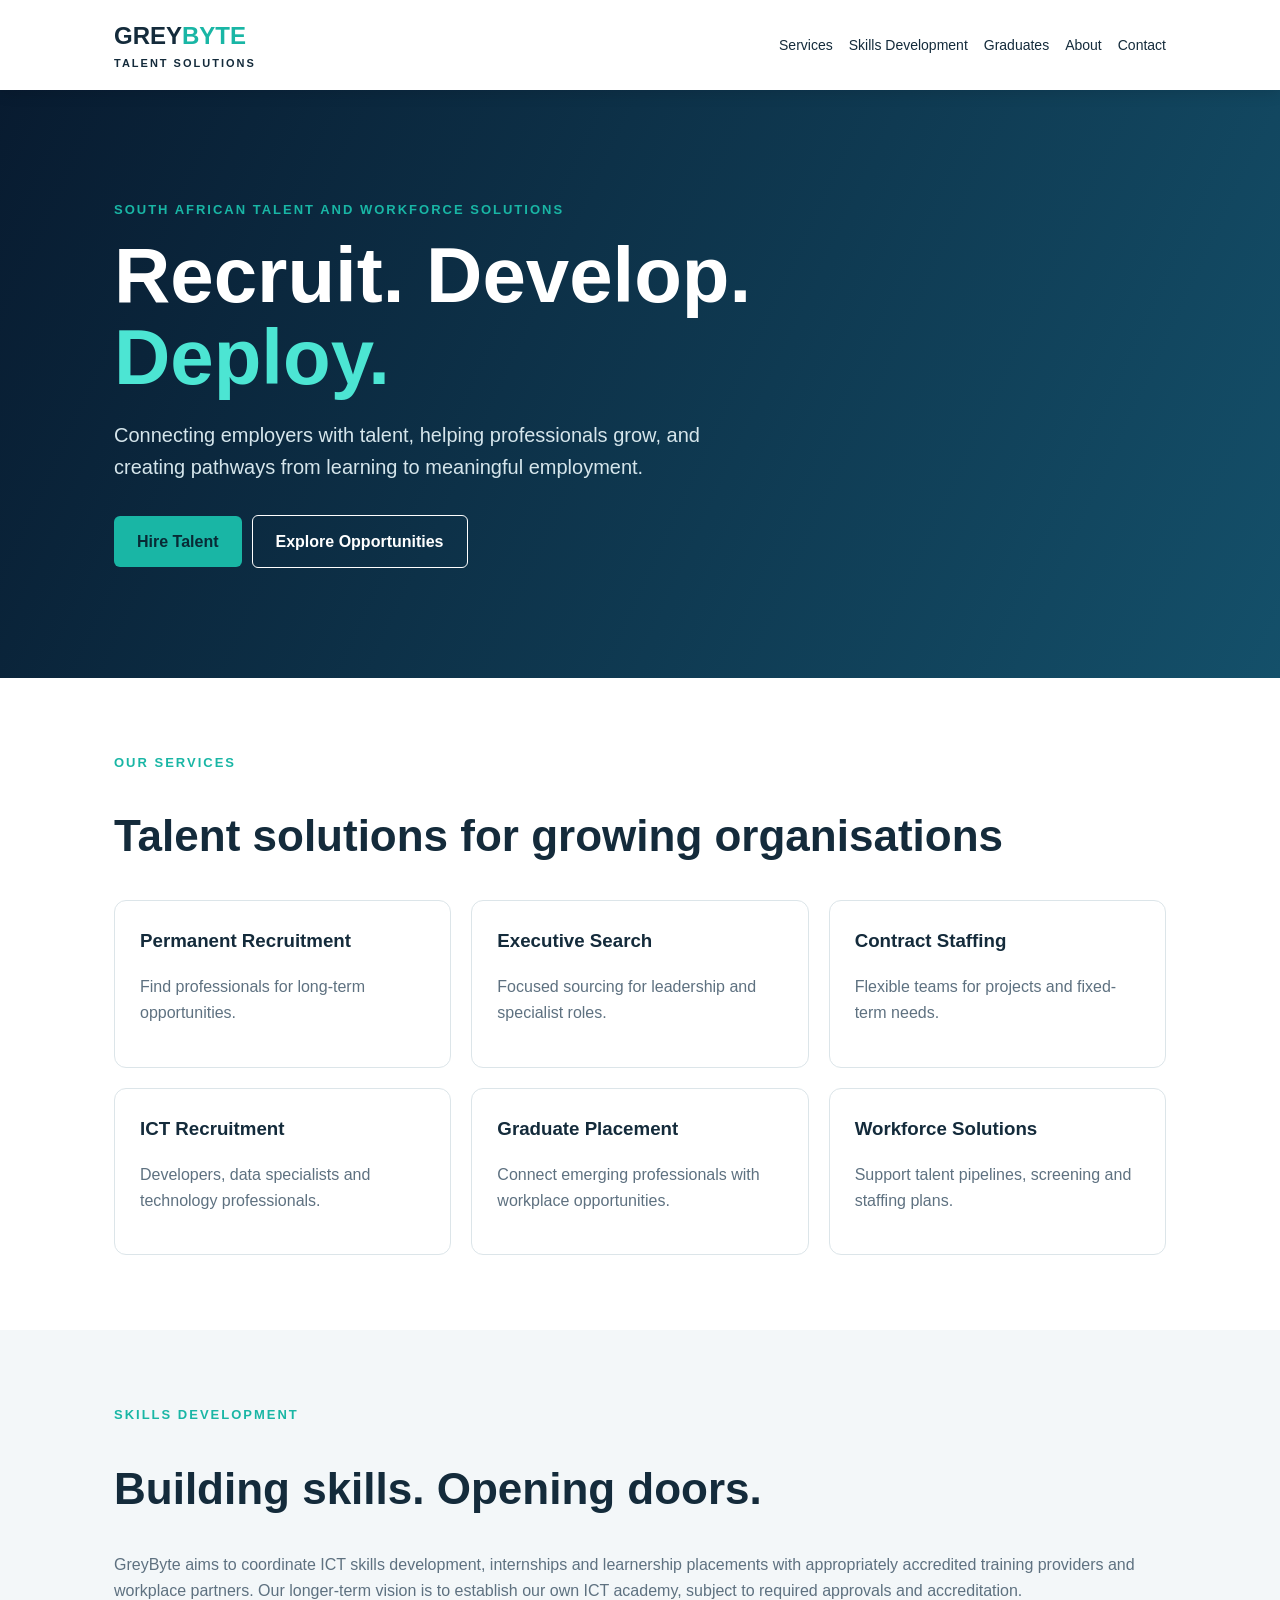
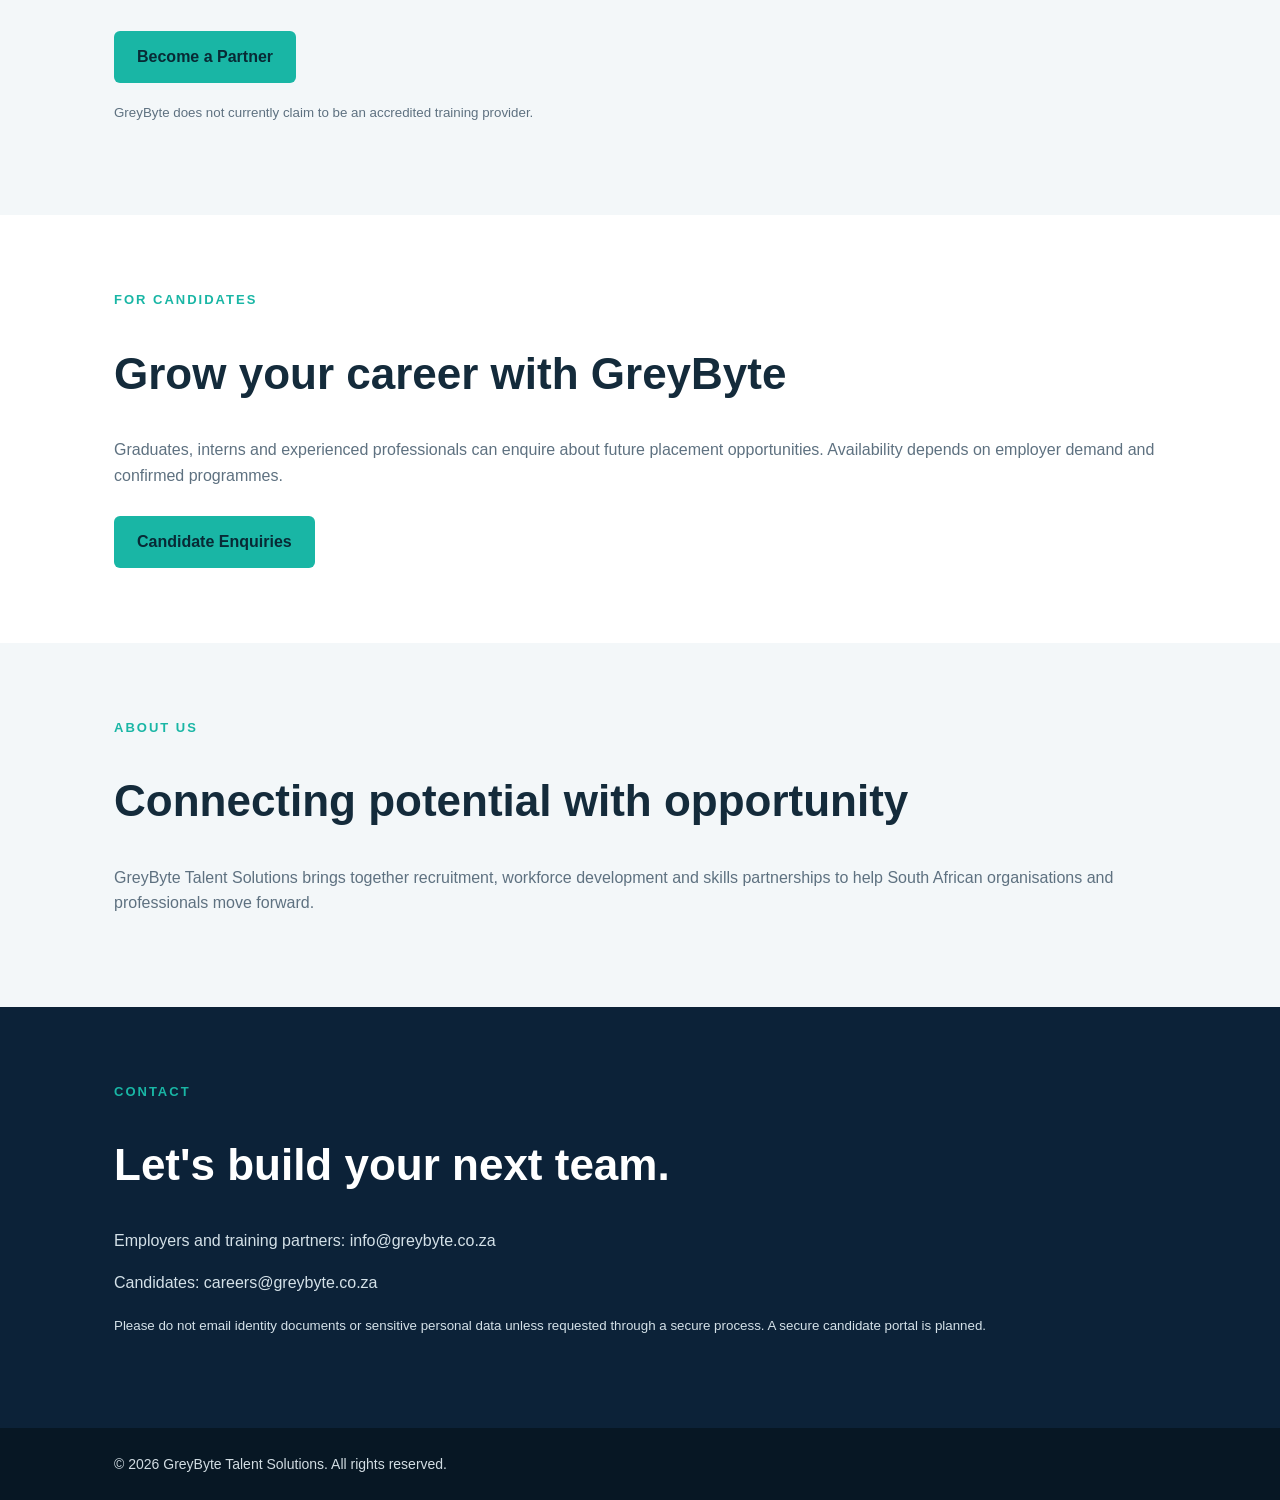
==== index.html @ bd801673 "Add files via upload" ====
<!doctype html><html lang="en"><head><meta charset="utf-8"><meta name="viewport" content="width=device-width,initial-scale=1"><meta name="description" content="GreyByte Talent Solutions: recruitment, executive search, contract staffing and ICT skills development partnerships in South Africa"><title>GreyByte Talent Solutions | Recruit. Develop. Deploy.</title><style>:root{--n:#0c2238;--t:#19b6a5}*{box-sizing:border-box}body{margin:0;font-family:Arial,sans-serif;color:#142b3b;line-height:1.6}a{color:inherit;text-decoration:none}.wrap{max-width:1100px;margin:auto;padding:0 24px}header{background:white;position:sticky;top:0;box-shadow:0 2px 15px #0012}nav{display:flex;justify-content:space-between;align-items:center;gap:20px;flex-wrap:wrap;padding-top:17px!important;padding-bottom:17px!important}.brand{font-weight:900;font-size:24px}.brand span{color:var(--t)}nav .links{display:flex;gap:16px;flex-wrap:wrap;font-size:14px}.hero{background:linear-gradient(115deg,#081b30,#14506a);color:white;padding:110px 0}.hero h1{font-size:clamp(42px,7vw,78px);line-height:1.05;margin:14px 0;max-width:800px}.hero p{font-size:20px;max-width:650px;color:#d5e5eb}.tag{color:var(--t);font-size:13px;font-weight:bold;letter-spacing:2px;text-transform:uppercase}.btn{display:inline-block;background:var(--t);color:#082a35;padding:13px 23px;border-radius:6px;font-weight:bold;margin:12px 10px 0 0}.btn.outline{background:transparent;color:white;border:1px solid white}section{padding:75px 0}h2{font-size:clamp(30px,4vw,44px);line-height:1.2}.grid{display:grid;grid-template-columns:repeat(3,1fr);gap:20px;margin-top:30px}.card{padding:25px;border:1px solid #dce5e9;border-radius:12px;background:white}.card h3{margin-top:0}.card p,.muted{color:#5e7180}.soft{background:#f3f7f9}.dark{background:var(--n);color:white}.dark p{color:#d4e1e8}footer{background:#071724;color:#d1dce2;padding:25px 0;font-size:14px}@media(max-width:750px){.grid{grid-template-columns:1fr}.hero{padding:70px 0}}</style></head><body><header><nav class="wrap"><a href="#home" class="brand">GREY<span>BYTE</span><small style="display:block;font-size:11px;letter-spacing:2px">TALENT SOLUTIONS</small></a><div class="links"><a href="#services">Services</a><a href="#skills">Skills Development</a><a href="#graduates">Graduates</a><a href="#about">About</a><a href="#contact">Contact</a></div></nav></header><main><section class="hero" id="home"><div class="wrap"><div class="tag">South African talent and workforce solutions</div><h1>Recruit. Develop. <span style="color:#4ce5d3">Deploy.</span></h1><p>Connecting employers with talent, helping professionals grow, and creating pathways from learning to meaningful employment.</p><a class="btn" href="#contact">Hire Talent</a><a class="btn outline" href="#graduates">Explore Opportunities</a></div></section><section id="services"><div class="wrap"><div class="tag">Our services</div><h2>Talent solutions for growing organisations</h2><div class="grid"><article class="card"><h3>Permanent Recruitment</h3><p>Find professionals for long-term opportunities.</p></article><article class="card"><h3>Executive Search</h3><p>Focused sourcing for leadership and specialist roles.</p></article><article class="card"><h3>Contract Staffing</h3><p>Flexible teams for projects and fixed-term needs.</p></article><article class="card"><h3>ICT Recruitment</h3><p>Developers, data specialists and technology professionals.</p></article><article class="card"><h3>Graduate Placement</h3><p>Connect emerging professionals with workplace opportunities.</p></article><article class="card"><h3>Workforce Solutions</h3><p>Support talent pipelines, screening and staffing plans.</p></article></div></div></section><section class="soft" id="skills"><div class="wrap"><div class="tag">Skills development</div><h2>Building skills. Opening doors.</h2><p class="muted">GreyByte aims to coordinate ICT skills development, internships and learnership placements with appropriately accredited training providers and workplace partners. Our longer-term vision is to establish our own ICT academy, subject to required approvals and accreditation.</p><a class="btn" href="mailto:info@greybyte.co.za?subject=Training%20partnership">Become a Partner</a><p class="muted"><small>GreyByte does not currently claim to be an accredited training provider.</small></p></div></section><section id="graduates"><div class="wrap"><div class="tag">For candidates</div><h2>Grow your career with GreyByte</h2><p class="muted">Graduates, interns and experienced professionals can enquire about future placement opportunities. Availability depends on employer demand and confirmed programmes.</p><a class="btn" href="mailto:careers@greybyte.co.za?subject=Candidate%20enquiry">Candidate Enquiries</a></div></section><section class="soft" id="about"><div class="wrap"><div class="tag">About us</div><h2>Connecting potential with opportunity</h2><p class="muted">GreyByte Talent Solutions brings together recruitment, workforce development and skills partnerships to help South African organisations and professionals move forward.</p></div></section><section class="dark" id="contact"><div class="wrap"><div class="tag">Contact</div><h2>Let's build your next team.</h2><p>Employers and training partners: <a href="mailto:info@greybyte.co.za">info@greybyte.co.za</a></p><p>Candidates: <a href="mailto:careers@greybyte.co.za">careers@greybyte.co.za</a></p><p><small>Please do not email identity documents or sensitive personal data unless requested through a secure process. A secure candidate portal is planned.</small></p></div></section></main><footer><div class="wrap">© 2026 GreyByte Talent Solutions. All rights reserved.</div></footer></body></html>
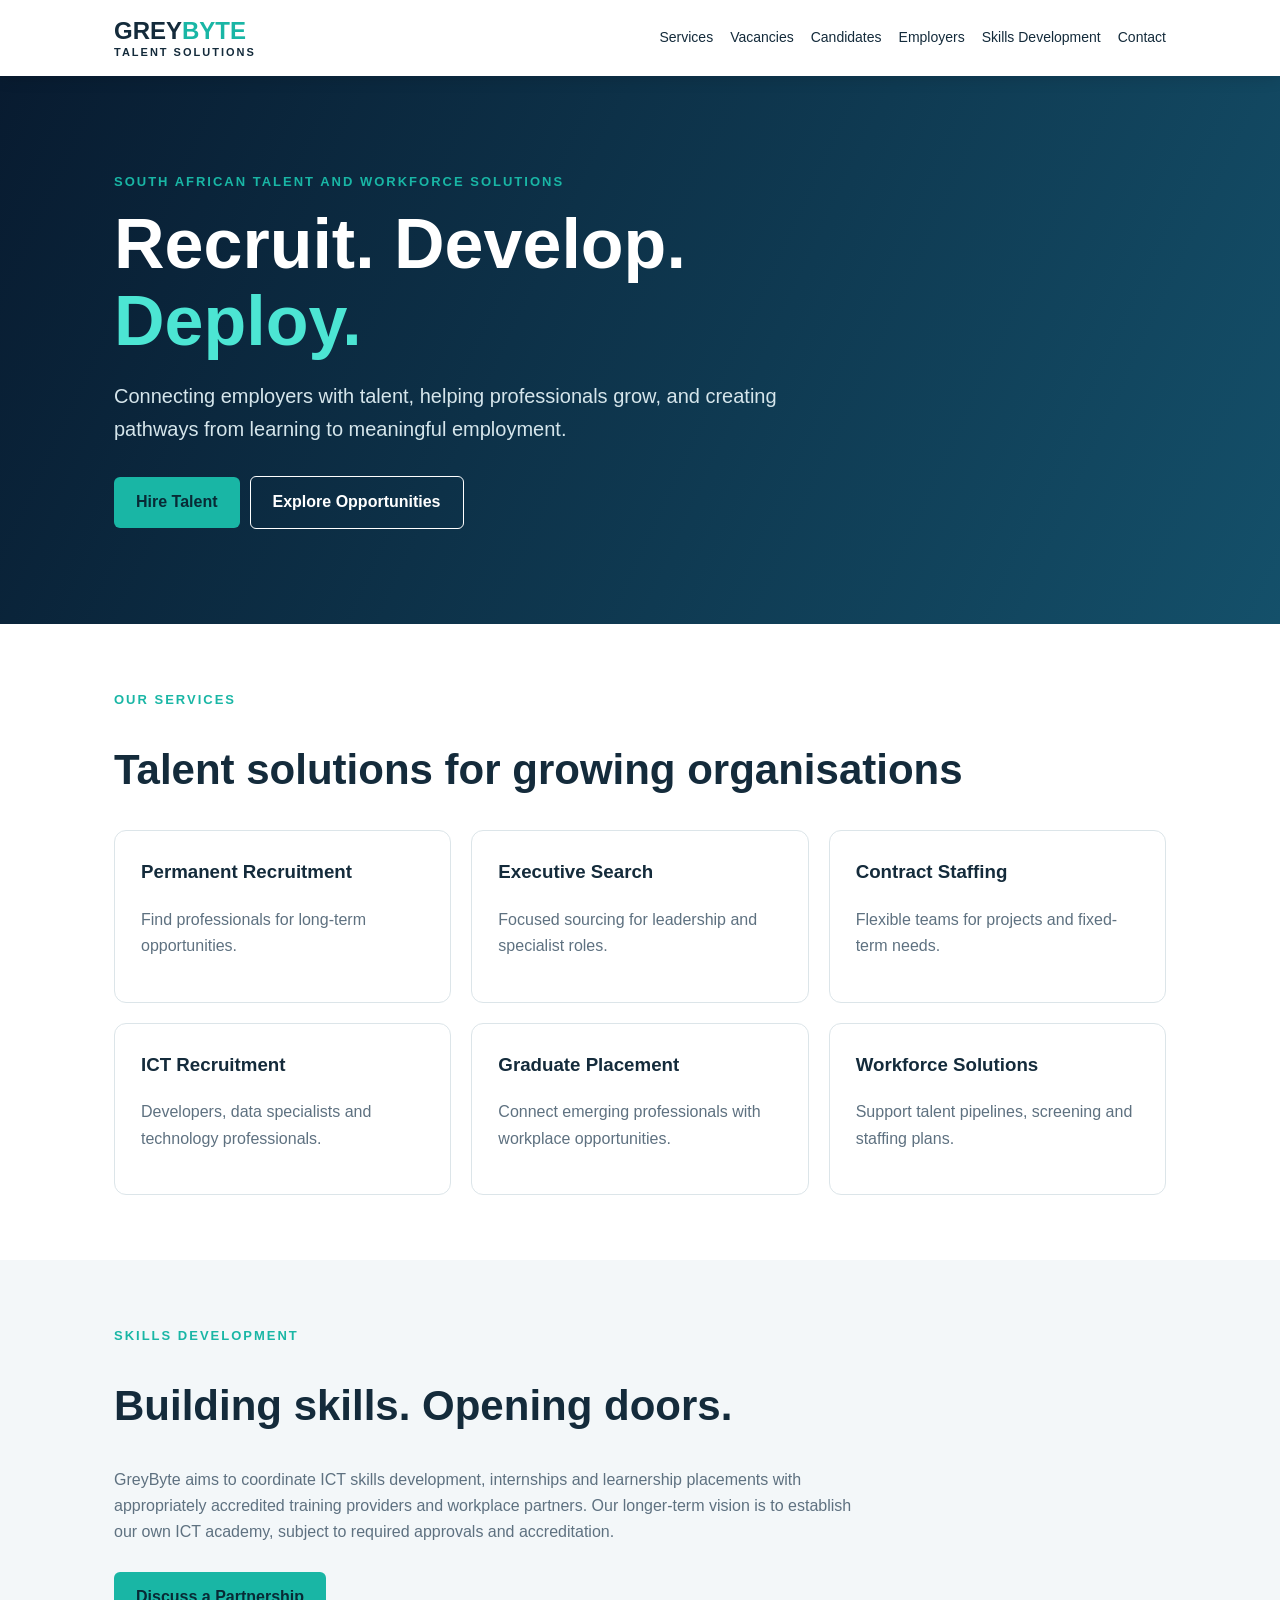
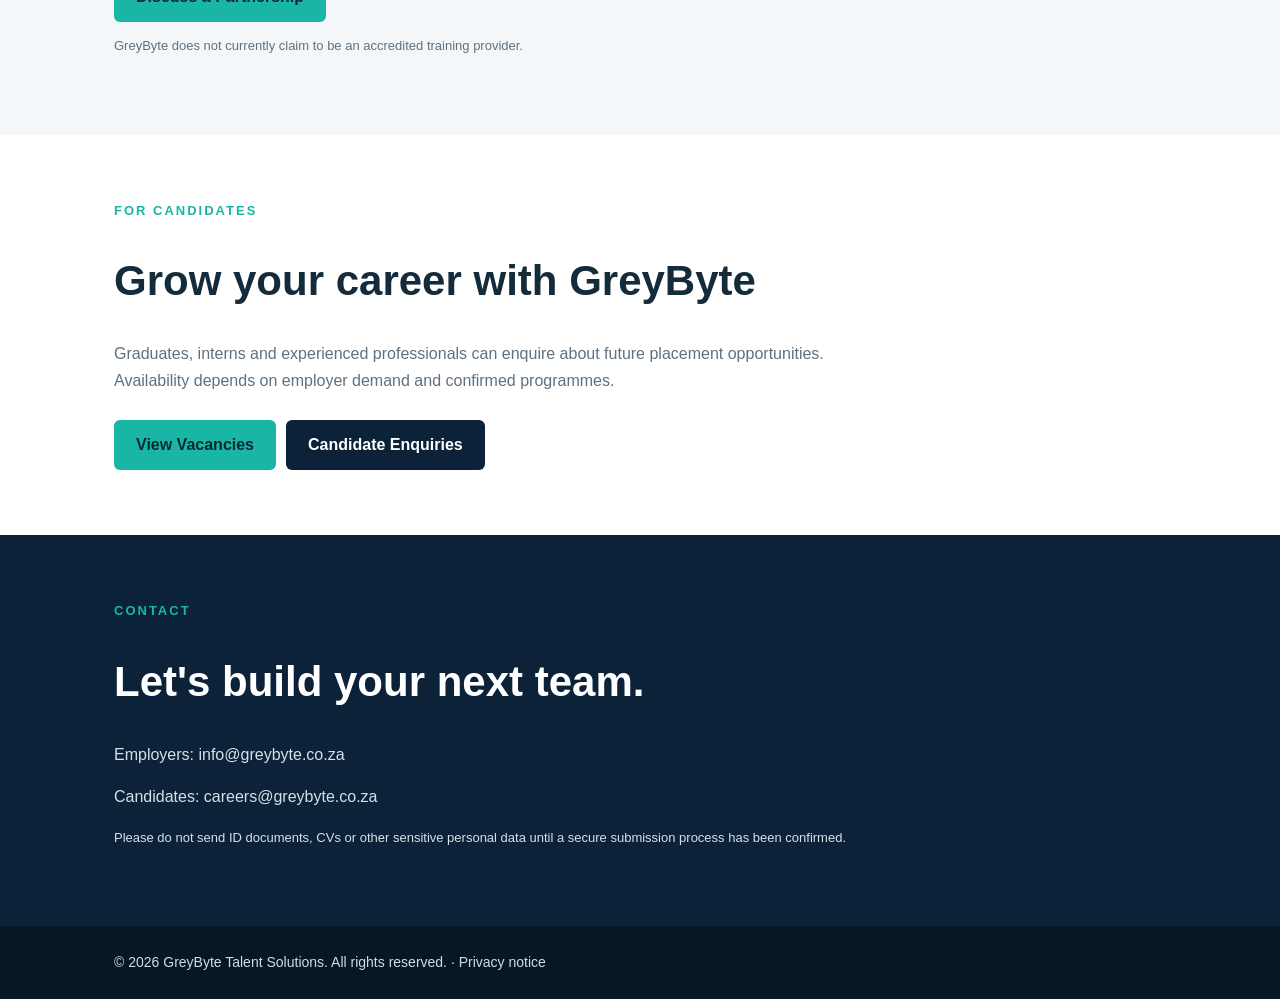
==== commit 1ff4c4b7: "Add files via upload" ====
--- a/index.html
+++ b/index.html
@@ -1 +1 @@
-<!doctype html><html lang="en"><head><meta charset="utf-8"><meta name="viewport" content="width=device-width,initial-scale=1"><meta name="description" content="GreyByte Talent Solutions: recruitment, executive search, contract staffing and ICT skills development partnerships in South Africa"><title>GreyByte Talent Solutions | Recruit. Develop. Deploy.</title><style>:root{--n:#0c2238;--t:#19b6a5}*{box-sizing:border-box}body{margin:0;font-family:Arial,sans-serif;color:#142b3b;line-height:1.6}a{color:inherit;text-decoration:none}.wrap{max-width:1100px;margin:auto;padding:0 24px}header{background:white;position:sticky;top:0;box-shadow:0 2px 15px #0012}nav{display:flex;justify-content:space-between;align-items:center;gap:20px;flex-wrap:wrap;padding-top:17px!important;padding-bottom:17px!important}.brand{font-weight:900;font-size:24px}.brand span{color:var(--t)}nav .links{display:flex;gap:16px;flex-wrap:wrap;font-size:14px}.hero{background:linear-gradient(115deg,#081b30,#14506a);color:white;padding:110px 0}.hero h1{font-size:clamp(42px,7vw,78px);line-height:1.05;margin:14px 0;max-width:800px}.hero p{font-size:20px;max-width:650px;color:#d5e5eb}.tag{color:var(--t);font-size:13px;font-weight:bold;letter-spacing:2px;text-transform:uppercase}.btn{display:inline-block;background:var(--t);color:#082a35;padding:13px 23px;border-radius:6px;font-weight:bold;margin:12px 10px 0 0}.btn.outline{background:transparent;color:white;border:1px solid white}section{padding:75px 0}h2{font-size:clamp(30px,4vw,44px);line-height:1.2}.grid{display:grid;grid-template-columns:repeat(3,1fr);gap:20px;margin-top:30px}.card{padding:25px;border:1px solid #dce5e9;border-radius:12px;background:white}.card h3{margin-top:0}.card p,.muted{color:#5e7180}.soft{background:#f3f7f9}.dark{background:var(--n);color:white}.dark p{color:#d4e1e8}footer{background:#071724;color:#d1dce2;padding:25px 0;font-size:14px}@media(max-width:750px){.grid{grid-template-columns:1fr}.hero{padding:70px 0}}</style></head><body><header><nav class="wrap"><a href="#home" class="brand">GREY<span>BYTE</span><small style="display:block;font-size:11px;letter-spacing:2px">TALENT SOLUTIONS</small></a><div class="links"><a href="#services">Services</a><a href="#skills">Skills Development</a><a href="#graduates">Graduates</a><a href="#about">About</a><a href="#contact">Contact</a></div></nav></header><main><section class="hero" id="home"><div class="wrap"><div class="tag">South African talent and workforce solutions</div><h1>Recruit. Develop. <span style="color:#4ce5d3">Deploy.</span></h1><p>Connecting employers with talent, helping professionals grow, and creating pathways from learning to meaningful employment.</p><a class="btn" href="#contact">Hire Talent</a><a class="btn outline" href="#graduates">Explore Opportunities</a></div></section><section id="services"><div class="wrap"><div class="tag">Our services</div><h2>Talent solutions for growing organisations</h2><div class="grid"><article class="card"><h3>Permanent Recruitment</h3><p>Find professionals for long-term opportunities.</p></article><article class="card"><h3>Executive Search</h3><p>Focused sourcing for leadership and specialist roles.</p></article><article class="card"><h3>Contract Staffing</h3><p>Flexible teams for projects and fixed-term needs.</p></article><article class="card"><h3>ICT Recruitment</h3><p>Developers, data specialists and technology professionals.</p></article><article class="card"><h3>Graduate Placement</h3><p>Connect emerging professionals with workplace opportunities.</p></article><article class="card"><h3>Workforce Solutions</h3><p>Support talent pipelines, screening and staffing plans.</p></article></div></div></section><section class="soft" id="skills"><div class="wrap"><div class="tag">Skills development</div><h2>Building skills. Opening doors.</h2><p class="muted">GreyByte aims to coordinate ICT skills development, internships and learnership placements with appropriately accredited training providers and workplace partners. Our longer-term vision is to establish our own ICT academy, subject to required approvals and accreditation.</p><a class="btn" href="mailto:info@greybyte.co.za?subject=Training%20partnership">Become a Partner</a><p class="muted"><small>GreyByte does not currently claim to be an accredited training provider.</small></p></div></section><section id="graduates"><div class="wrap"><div class="tag">For candidates</div><h2>Grow your career with GreyByte</h2><p class="muted">Graduates, interns and experienced professionals can enquire about future placement opportunities. Availability depends on employer demand and confirmed programmes.</p><a class="btn" href="mailto:careers@greybyte.co.za?subject=Candidate%20enquiry">Candidate Enquiries</a></div></section><section class="soft" id="about"><div class="wrap"><div class="tag">About us</div><h2>Connecting potential with opportunity</h2><p class="muted">GreyByte Talent Solutions brings together recruitment, workforce development and skills partnerships to help South African organisations and professionals move forward.</p></div></section><section class="dark" id="contact"><div class="wrap"><div class="tag">Contact</div><h2>Let's build your next team.</h2><p>Employers and training partners: <a href="mailto:info@greybyte.co.za">info@greybyte.co.za</a></p><p>Candidates: <a href="mailto:careers@greybyte.co.za">careers@greybyte.co.za</a></p><p><small>Please do not email identity documents or sensitive personal data unless requested through a secure process. A secure candidate portal is planned.</small></p></div></section></main><footer><div class="wrap">© 2026 GreyByte Talent Solutions. All rights reserved.</div></footer></body></html>
+<!doctype html><html lang="en"><head><meta charset="utf-8"><meta name="viewport" content="width=device-width,initial-scale=1"><meta name="description" content="GreyByte Talent Solutions — recruitment, executive search, contract staffing and skills partnerships in South Africa."><title>GreyByte Talent Solutions | Recruit. Develop. Deploy.</title><link rel="stylesheet" href="styles.css"></head><body><header><nav class="wrap"><a href="index.html" class="brand">GREY<span>BYTE</span><small>TALENT SOLUTIONS</small></a><div class="links"><a href="index.html#services">Services</a><a href="vacancies.html">Vacancies</a><a href="candidates.html">Candidates</a><a href="employers.html">Employers</a><a href="index.html#skills">Skills Development</a><a href="index.html#contact">Contact</a></div></nav></header><main><section class="hero"><div class="wrap"><div class="tag">South African talent and workforce solutions</div><h1>Recruit. Develop.<br><span style="color:#4ce5d3">Deploy.</span></h1><p>Connecting employers with talent, helping professionals grow, and creating pathways from learning to meaningful employment.</p><a class="btn" href="employers.html">Hire Talent</a><a class="btn outline" href="vacancies.html">Explore Opportunities</a></div></section><section id="services"><div class="wrap"><div class="tag">Our services</div><h2>Talent solutions for growing organisations</h2><div class="grid"><article class="card"><h3>Permanent Recruitment</h3><p>Find professionals for long-term opportunities.</p></article><article class="card"><h3>Executive Search</h3><p>Focused sourcing for leadership and specialist roles.</p></article><article class="card"><h3>Contract Staffing</h3><p>Flexible teams for projects and fixed-term needs.</p></article><article class="card"><h3>ICT Recruitment</h3><p>Developers, data specialists and technology professionals.</p></article><article class="card"><h3>Graduate Placement</h3><p>Connect emerging professionals with workplace opportunities.</p></article><article class="card"><h3>Workforce Solutions</h3><p>Support talent pipelines, screening and staffing plans.</p></article></div></div></section><section class="soft" id="skills"><div class="wrap"><div class="tag">Skills development</div><h2>Building skills. Opening doors.</h2><p class="muted stack">GreyByte aims to coordinate ICT skills development, internships and learnership placements with appropriately accredited training providers and workplace partners. Our longer-term vision is to establish our own ICT academy, subject to required approvals and accreditation.</p><a class="btn" href="employers.html">Discuss a Partnership</a><p class="muted small">GreyByte does not currently claim to be an accredited training provider.</p></div></section><section id="graduates"><div class="wrap"><div class="tag">For candidates</div><h2>Grow your career with GreyByte</h2><p class="muted stack">Graduates, interns and experienced professionals can enquire about future placement opportunities. Availability depends on employer demand and confirmed programmes.</p><a class="btn" href="vacancies.html">View Vacancies</a><a class="btn dark" href="candidates.html">Candidate Enquiries</a></div></section><section class="dark" id="contact"><div class="wrap"><div class="tag">Contact</div><h2>Let's build your next team.</h2><p>Employers: <a href="mailto:info@greybyte.co.za">info@greybyte.co.za</a></p><p>Candidates: <a href="mailto:careers@greybyte.co.za">careers@greybyte.co.za</a></p><p class="small">Please do not send ID documents, CVs or other sensitive personal data until a secure submission process has been confirmed.</p></div></section></main><footer><div class="wrap">© 2026 GreyByte Talent Solutions. All rights reserved. · <a href="privacy.html">Privacy notice</a></div></footer></body></html>
--- a/styles.css
+++ b/styles.css
@@ -0,0 +1 @@
+:root{--navy:#0c2238;--teal:#19b6a5;--ink:#142b3b;--muted:#5e7180}*{box-sizing:border-box}html{scroll-behavior:smooth}body{margin:0;font-family:Arial,Helvetica,sans-serif;color:var(--ink);line-height:1.65}a{color:inherit;text-decoration:none}a:hover{text-decoration:underline}.wrap{max-width:1100px;margin:auto;padding:0 24px}header{background:#fff;position:sticky;top:0;z-index:2;box-shadow:0 2px 15px #0012}nav{display:flex;justify-content:space-between;align-items:center;gap:20px;flex-wrap:wrap;padding-top:17px!important;padding-bottom:17px!important}.brand{font-weight:900;font-size:24px;line-height:1.2}.brand span{color:var(--teal)}.brand small{display:block;font-size:11px;letter-spacing:2px}.links{display:flex;gap:17px;flex-wrap:wrap;font-size:14px}.hero{background:linear-gradient(115deg,#081b30,#14506a);color:white;padding:95px 0}.hero h1{font-size:clamp(40px,6vw,70px);line-height:1.1;margin:14px 0}.hero p{font-size:20px;max-width:720px;color:#d5e5eb}.tag{color:var(--teal);font-size:13px;font-weight:700;letter-spacing:2px;text-transform:uppercase}.btn{display:inline-block;background:var(--teal);color:#082a35;padding:12px 22px;border-radius:6px;font-weight:700;margin:10px 10px 0 0}.btn.outline{background:transparent;color:white;border:1px solid white}.btn.dark{background:var(--navy);color:white}section{padding:65px 0}h2{font-size:clamp(28px,4vw,42px);line-height:1.2}h3{margin-top:0}.grid{display:grid;grid-template-columns:repeat(3,minmax(0,1fr));gap:20px;margin-top:28px}.card{padding:26px;border:1px solid #dce5e9;border-radius:12px;background:white}.card p,.muted{color:var(--muted)}.soft{background:#f3f7f9}.dark{background:var(--navy);color:white}.dark p{color:#d4e1e8}footer{background:#071724;color:#d1dce2;padding:25px 0;font-size:14px}.notice{border-left:4px solid var(--teal);padding:16px 20px;background:#eef9f7;margin:25px 0}.pill{display:inline-block;padding:4px 10px;background:#e6f6f3;color:#086a62;border-radius:50px;font-size:12px;font-weight:bold}.stack{max-width:760px}.actions{margin-top:24px}.list{padding-left:20px}.contact{font-weight:bold;color:#096d66}.subnav{display:flex;gap:15px;flex-wrap:wrap}.small{font-size:13px}@media(max-width:750px){.grid{grid-template-columns:1fr}.hero{padding:65px 0}nav{align-items:flex-start}.links{gap:12px}}
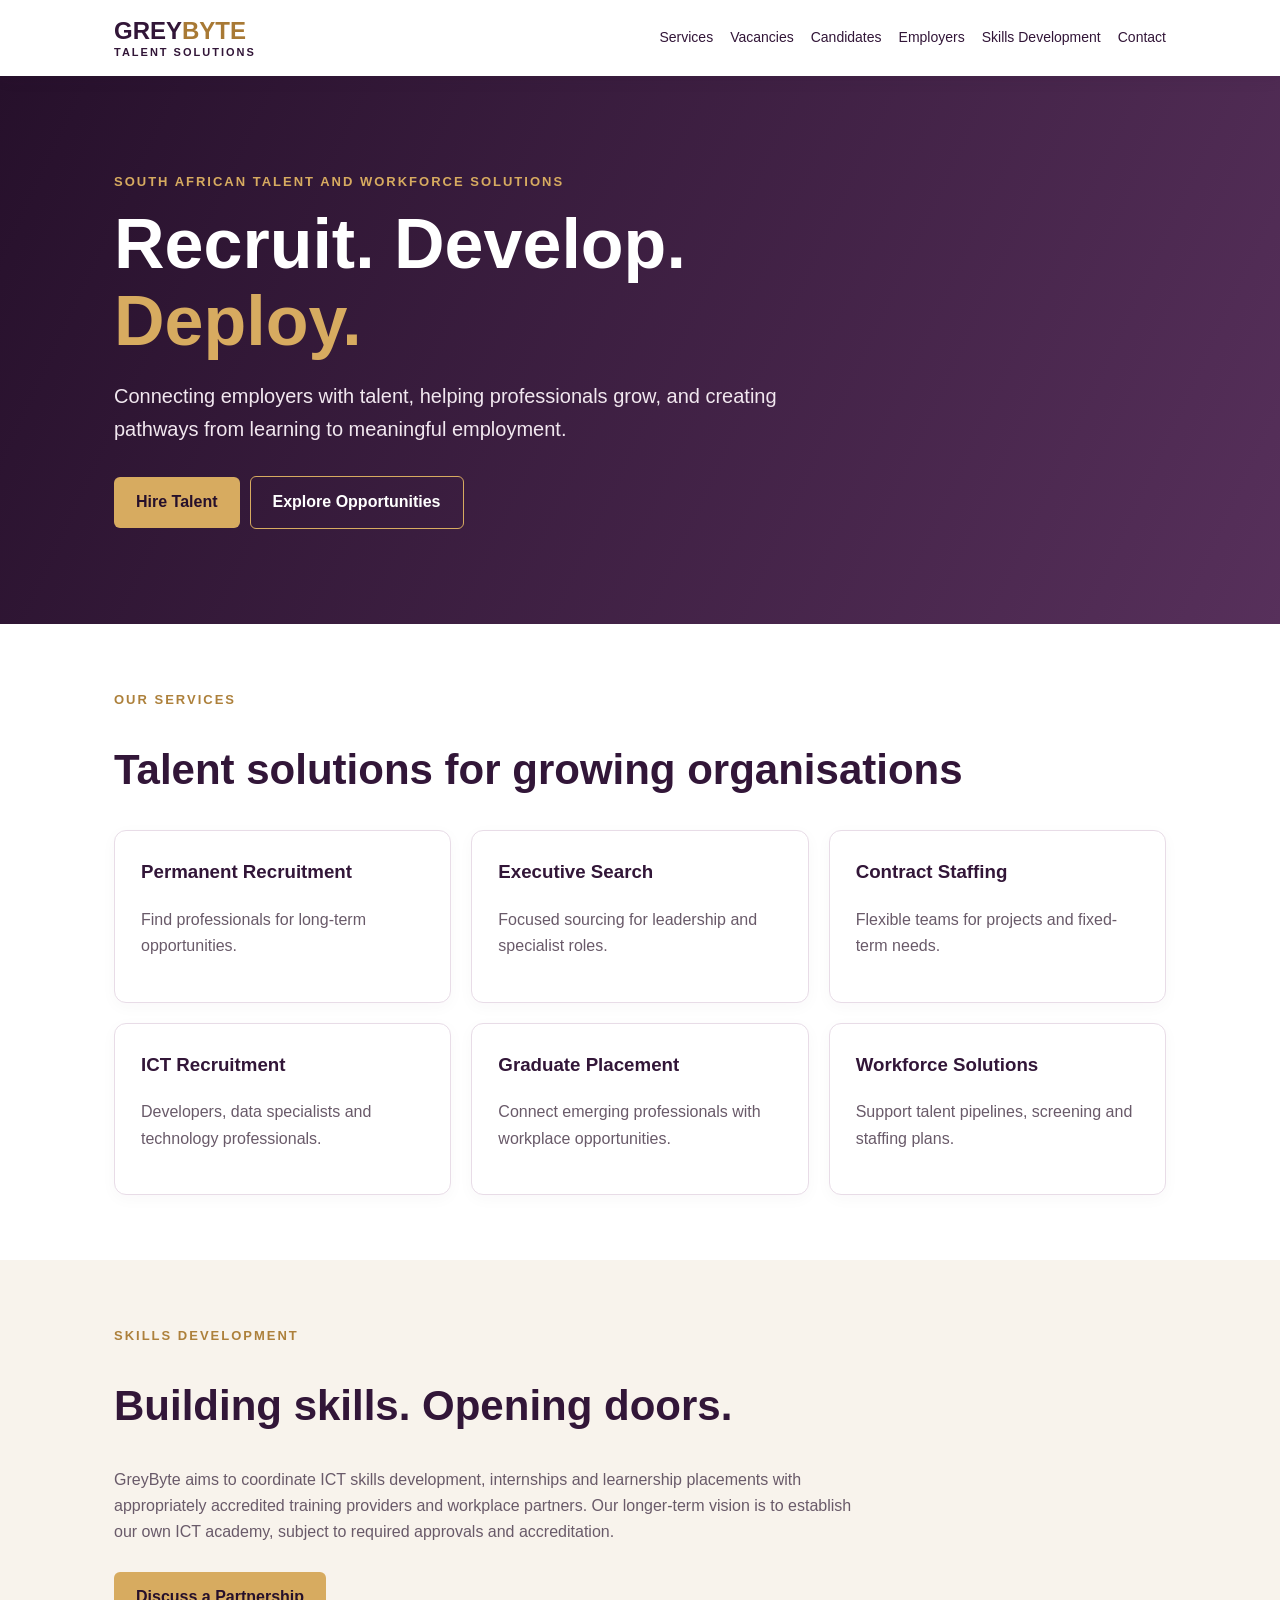
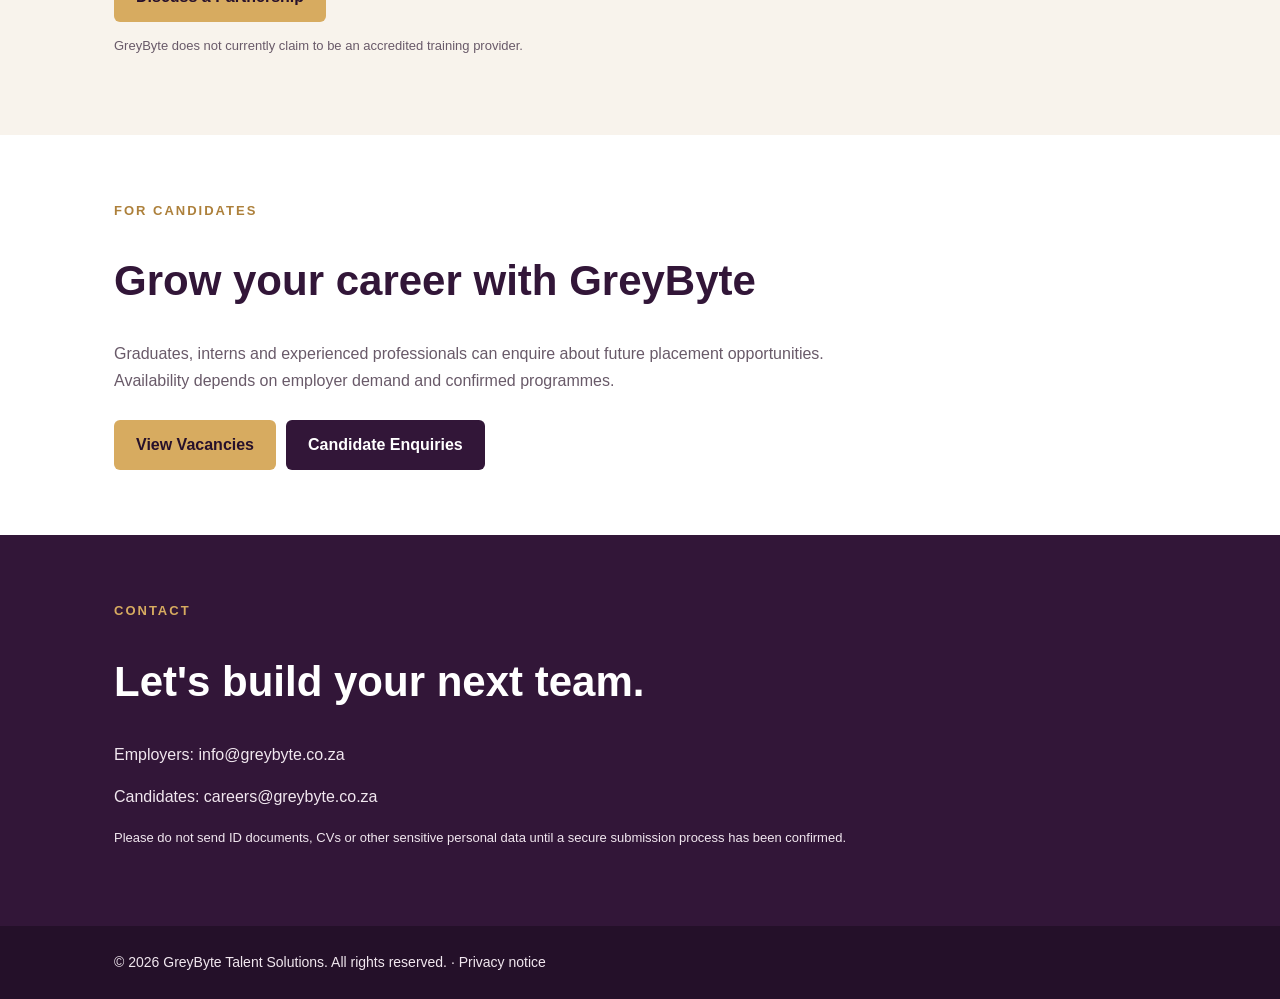
==== commit 3a4d5d4b: "Replace legacy teal hero accent with champagne gold" ====
--- a/index.html
+++ b/index.html
@@ -1 +1 @@
-<!doctype html><html lang="en"><head><meta charset="utf-8"><meta name="viewport" content="width=device-width,initial-scale=1"><meta name="description" content="GreyByte Talent Solutions — recruitment, executive search, contract staffing and skills partnerships in South Africa."><title>GreyByte Talent Solutions | Recruit. Develop. Deploy.</title><link rel="stylesheet" href="styles.css"></head><body><header><nav class="wrap"><a href="index.html" class="brand">GREY<span>BYTE</span><small>TALENT SOLUTIONS</small></a><div class="links"><a href="index.html#services">Services</a><a href="vacancies.html">Vacancies</a><a href="candidates.html">Candidates</a><a href="employers.html">Employers</a><a href="index.html#skills">Skills Development</a><a href="index.html#contact">Contact</a></div></nav></header><main><section class="hero"><div class="wrap"><div class="tag">South African talent and workforce solutions</div><h1>Recruit. Develop.<br><span style="color:#4ce5d3">Deploy.</span></h1><p>Connecting employers with talent, helping professionals grow, and creating pathways from learning to meaningful employment.</p><a class="btn" href="employers.html">Hire Talent</a><a class="btn outline" href="vacancies.html">Explore Opportunities</a></div></section><section id="services"><div class="wrap"><div class="tag">Our services</div><h2>Talent solutions for growing organisations</h2><div class="grid"><article class="card"><h3>Permanent Recruitment</h3><p>Find professionals for long-term opportunities.</p></article><article class="card"><h3>Executive Search</h3><p>Focused sourcing for leadership and specialist roles.</p></article><article class="card"><h3>Contract Staffing</h3><p>Flexible teams for projects and fixed-term needs.</p></article><article class="card"><h3>ICT Recruitment</h3><p>Developers, data specialists and technology professionals.</p></article><article class="card"><h3>Graduate Placement</h3><p>Connect emerging professionals with workplace opportunities.</p></article><article class="card"><h3>Workforce Solutions</h3><p>Support talent pipelines, screening and staffing plans.</p></article></div></div></section><section class="soft" id="skills"><div class="wrap"><div class="tag">Skills development</div><h2>Building skills. Opening doors.</h2><p class="muted stack">GreyByte aims to coordinate ICT skills development, internships and learnership placements with appropriately accredited training providers and workplace partners. Our longer-term vision is to establish our own ICT academy, subject to required approvals and accreditation.</p><a class="btn" href="employers.html">Discuss a Partnership</a><p class="muted small">GreyByte does not currently claim to be an accredited training provider.</p></div></section><section id="graduates"><div class="wrap"><div class="tag">For candidates</div><h2>Grow your career with GreyByte</h2><p class="muted stack">Graduates, interns and experienced professionals can enquire about future placement opportunities. Availability depends on employer demand and confirmed programmes.</p><a class="btn" href="vacancies.html">View Vacancies</a><a class="btn dark" href="candidates.html">Candidate Enquiries</a></div></section><section class="dark" id="contact"><div class="wrap"><div class="tag">Contact</div><h2>Let's build your next team.</h2><p>Employers: <a href="mailto:info@greybyte.co.za">info@greybyte.co.za</a></p><p>Candidates: <a href="mailto:careers@greybyte.co.za">careers@greybyte.co.za</a></p><p class="small">Please do not send ID documents, CVs or other sensitive personal data until a secure submission process has been confirmed.</p></div></section></main><footer><div class="wrap">© 2026 GreyByte Talent Solutions. All rights reserved. · <a href="privacy.html">Privacy notice</a></div></footer></body></html>
+<!doctype html><html lang="en"><head><meta charset="utf-8"><meta name="viewport" content="width=device-width,initial-scale=1"><meta name="description" content="GreyByte Talent Solutions — recruitment, executive search, contract staffing and skills partnerships in South Africa."><title>GreyByte Talent Solutions | Recruit. Develop. Deploy.</title><link rel="stylesheet" href="styles.css"></head><body><header><nav class="wrap"><a href="index.html" class="brand">GREY<span>BYTE</span><small>TALENT SOLUTIONS</small></a><div class="links"><a href="index.html#services">Services</a><a href="vacancies.html">Vacancies</a><a href="candidates.html">Candidates</a><a href="employers.html">Employers</a><a href="index.html#skills">Skills Development</a><a href="index.html#contact">Contact</a></div></nav></header><main><section class="hero"><div class="wrap"><div class="tag">South African talent and workforce solutions</div><h1>Recruit. Develop.<br><span style="color:#D7AB60">Deploy.</span></h1><p>Connecting employers with talent, helping professionals grow, and creating pathways from learning to meaningful employment.</p><a class="btn" href="employers.html">Hire Talent</a><a class="btn outline" href="vacancies.html">Explore Opportunities</a></div></section><section id="services"><div class="wrap"><div class="tag">Our services</div><h2>Talent solutions for growing organisations</h2><div class="grid"><article class="card"><h3>Permanent Recruitment</h3><p>Find professionals for long-term opportunities.</p></article><article class="card"><h3>Executive Search</h3><p>Focused sourcing for leadership and specialist roles.</p></article><article class="card"><h3>Contract Staffing</h3><p>Flexible teams for projects and fixed-term needs.</p></article><article class="card"><h3>ICT Recruitment</h3><p>Developers, data specialists and technology professionals.</p></article><article class="card"><h3>Graduate Placement</h3><p>Connect emerging professionals with workplace opportunities.</p></article><article class="card"><h3>Workforce Solutions</h3><p>Support talent pipelines, screening and staffing plans.</p></article></div></div></section><section class="soft" id="skills"><div class="wrap"><div class="tag">Skills development</div><h2>Building skills. Opening doors.</h2><p class="muted stack">GreyByte aims to coordinate ICT skills development, internships and learnership placements with appropriately accredited training providers and workplace partners. Our longer-term vision is to establish our own ICT academy, subject to required approvals and accreditation.</p><a class="btn" href="employers.html">Discuss a Partnership</a><p class="muted small">GreyByte does not currently claim to be an accredited training provider.</p></div></section><section id="graduates"><div class="wrap"><div class="tag">For candidates</div><h2>Grow your career with GreyByte</h2><p class="muted stack">Graduates, interns and experienced professionals can enquire about future placement opportunities. Availability depends on employer demand and confirmed programmes.</p><a class="btn" href="vacancies.html">View Vacancies</a><a class="btn dark" href="candidates.html">Candidate Enquiries</a></div></section><section class="dark" id="contact"><div class="wrap"><div class="tag">Contact</div><h2>Let's build your next team.</h2><p>Employers: <a href="mailto:info@greybyte.co.za">info@greybyte.co.za</a></p><p>Candidates: <a href="mailto:careers@greybyte.co.za">careers@greybyte.co.za</a></p><p class="small">Please do not send ID documents, CVs or other sensitive personal data until a secure submission process has been confirmed.</p></div></section></main><footer><div class="wrap">© 2026 GreyByte Talent Solutions. All rights reserved. · <a href="privacy.html">Privacy notice</a></div></footer></body></html>
--- a/styles.css
+++ b/styles.css
@@ -1 +1 @@
-:root{--navy:#0c2238;--teal:#19b6a5;--ink:#142b3b;--muted:#5e7180}*{box-sizing:border-box}html{scroll-behavior:smooth}body{margin:0;font-family:Arial,Helvetica,sans-serif;color:var(--ink);line-height:1.65}a{color:inherit;text-decoration:none}a:hover{text-decoration:underline}.wrap{max-width:1100px;margin:auto;padding:0 24px}header{background:#fff;position:sticky;top:0;z-index:2;box-shadow:0 2px 15px #0012}nav{display:flex;justify-content:space-between;align-items:center;gap:20px;flex-wrap:wrap;padding-top:17px!important;padding-bottom:17px!important}.brand{font-weight:900;font-size:24px;line-height:1.2}.brand span{color:var(--teal)}.brand small{display:block;font-size:11px;letter-spacing:2px}.links{display:flex;gap:17px;flex-wrap:wrap;font-size:14px}.hero{background:linear-gradient(115deg,#081b30,#14506a);color:white;padding:95px 0}.hero h1{font-size:clamp(40px,6vw,70px);line-height:1.1;margin:14px 0}.hero p{font-size:20px;max-width:720px;color:#d5e5eb}.tag{color:var(--teal);font-size:13px;font-weight:700;letter-spacing:2px;text-transform:uppercase}.btn{display:inline-block;background:var(--teal);color:#082a35;padding:12px 22px;border-radius:6px;font-weight:700;margin:10px 10px 0 0}.btn.outline{background:transparent;color:white;border:1px solid white}.btn.dark{background:var(--navy);color:white}section{padding:65px 0}h2{font-size:clamp(28px,4vw,42px);line-height:1.2}h3{margin-top:0}.grid{display:grid;grid-template-columns:repeat(3,minmax(0,1fr));gap:20px;margin-top:28px}.card{padding:26px;border:1px solid #dce5e9;border-radius:12px;background:white}.card p,.muted{color:var(--muted)}.soft{background:#f3f7f9}.dark{background:var(--navy);color:white}.dark p{color:#d4e1e8}footer{background:#071724;color:#d1dce2;padding:25px 0;font-size:14px}.notice{border-left:4px solid var(--teal);padding:16px 20px;background:#eef9f7;margin:25px 0}.pill{display:inline-block;padding:4px 10px;background:#e6f6f3;color:#086a62;border-radius:50px;font-size:12px;font-weight:bold}.stack{max-width:760px}.actions{margin-top:24px}.list{padding-left:20px}.contact{font-weight:bold;color:#096d66}.subnav{display:flex;gap:15px;flex-wrap:wrap}.small{font-size:13px}@media(max-width:750px){.grid{grid-template-columns:1fr}.hero{padding:65px 0}nav{align-items:flex-start}.links{gap:12px}}
+:root{--navy:#321638;--teal:#D7AB60;--ink:#321638;--muted:#695A69;--plum:#321638;--purple:#795574;--gold:#D7AB60;--ivory:#F8F3EC}*{box-sizing:border-box}html{scroll-behavior:smooth}body{margin:0;font-family:Arial,Helvetica,sans-serif;color:var(--ink);line-height:1.65;background:#fff}a{color:inherit;text-decoration:none}a:hover{text-decoration:underline}.wrap{max-width:1100px;margin:auto;padding:0 24px}header{background:#fff;position:sticky;top:0;z-index:2;box-shadow:0 2px 15px #32163818}nav{display:flex;justify-content:space-between;align-items:center;gap:20px;flex-wrap:wrap;padding-top:17px!important;padding-bottom:17px!important}.brand{font-weight:900;font-size:24px;line-height:1.2}.brand span{color:#A87934}.brand small{display:block;font-size:11px;letter-spacing:2px}.links{display:flex;gap:17px;flex-wrap:wrap;font-size:14px}.links a:hover,.contact{color:#966D30}.hero{background:linear-gradient(115deg,#26102B,#57305B);color:white;padding:95px 0}.hero h1{font-size:clamp(40px,6vw,70px);line-height:1.1;margin:14px 0}.hero h1 span{color:var(--gold)!important}.hero p{font-size:20px;max-width:720px;color:#F1E7EF}.tag{color:#AD803B;font-size:13px;font-weight:700;letter-spacing:2px;text-transform:uppercase}.hero .tag,.dark .tag{color:var(--gold)}.btn{display:inline-block;background:var(--gold);color:#26102B;padding:12px 22px;border-radius:6px;font-weight:700;margin:10px 10px 0 0}.btn:hover{background:#E7BF7C;text-decoration:none}.btn.outline{background:transparent;color:white;border:1px solid var(--gold)}.btn.dark{background:var(--plum);color:white}section{padding:65px 0}h2{font-size:clamp(28px,4vw,42px);line-height:1.2}h3{margin-top:0}.grid{display:grid;grid-template-columns:repeat(3,minmax(0,1fr));gap:20px;margin-top:28px}.card{padding:26px;border:1px solid #E8DCE7;border-radius:12px;background:white;box-shadow:0 4px 16px #32163808}.card p,.muted{color:var(--muted)}.soft{background:var(--ivory)}.dark{background:var(--plum);color:white}.dark p{color:#F1E7EF}footer{background:#241029;color:#F1E7EF;padding:25px 0;font-size:14px}.notice{border-left:4px solid var(--gold);padding:16px 20px;background:#FBF5E9;margin:25px 0}.pill{display:inline-block;padding:4px 10px;background:#F8EDD9;color:#67491D;border-radius:50px;font-size:12px;font-weight:bold}.stack{max-width:760px}.actions{margin-top:24px}.list{padding-left:20px}.contact{font-weight:bold}.subnav{display:flex;gap:15px;flex-wrap:wrap}.small{font-size:13px}:focus-visible{outline:3px solid var(--gold);outline-offset:3px}@media(max-width:750px){.grid{grid-template-columns:1fr}.hero{padding:65px 0}nav{align-items:flex-start}.links{gap:12px}}
